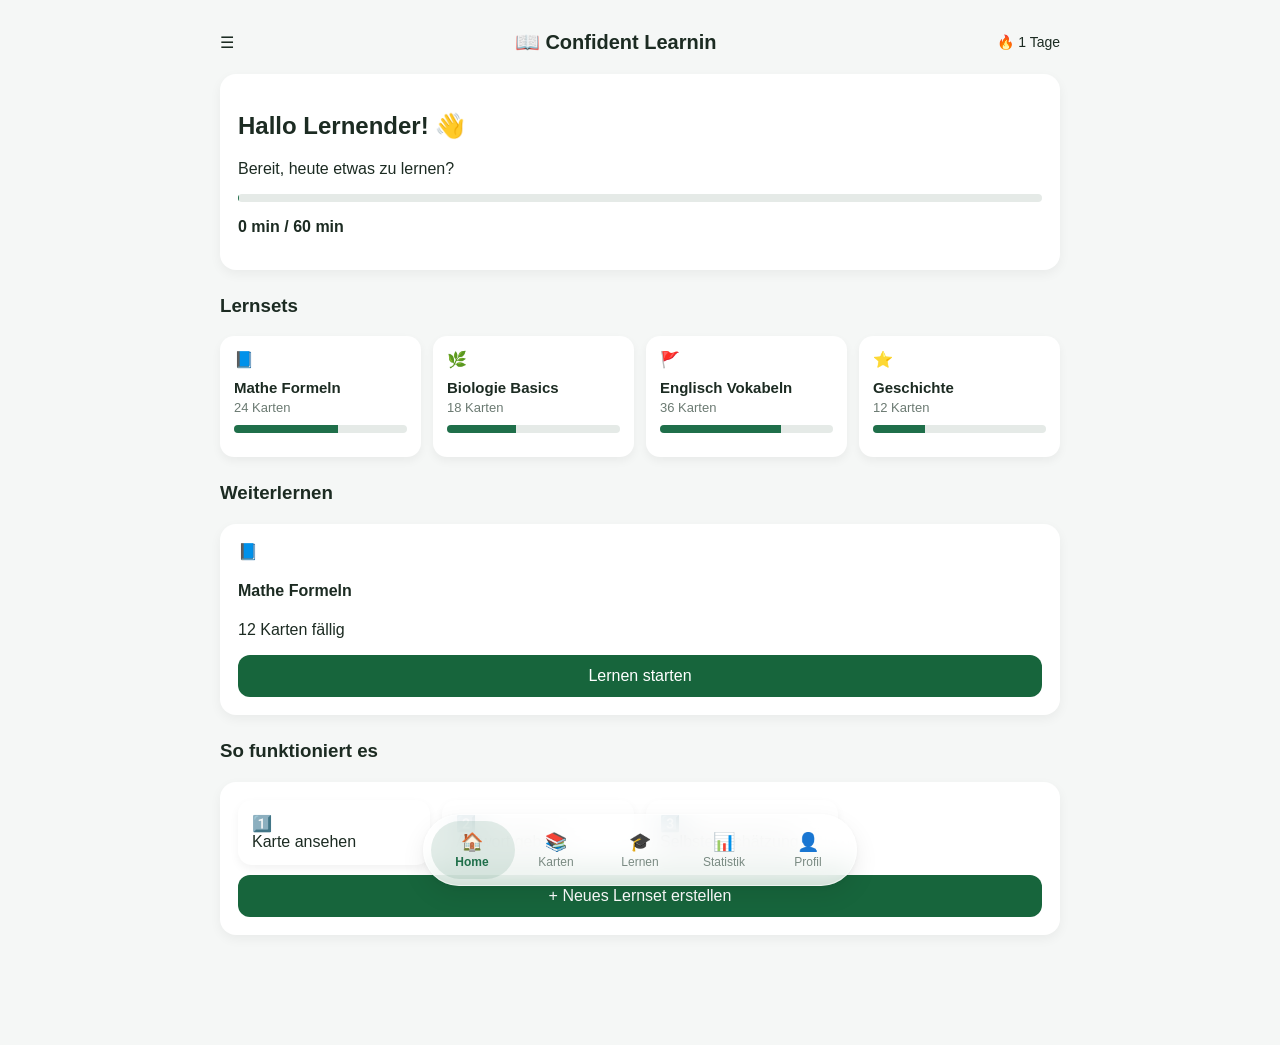
==== index.html @ c838ac88 "Aktualisieren von index.html" ====
<!DOCTYPE html>
<html lang="de">
<head>
<meta charset="UTF-8">
<meta name="viewport" content="width=device-width, initial-scale=1.0">
<title>Zuhause - Lern doch noch etwas</title>

<link rel="stylesheet" href="/Code/home/frontend/style.css">

</head>

<body>

<div class="container">

  <!-- HEADER -->
  <div class="header">
    <div>☰</div>
    <div class="logo">📖 Confident Learnin</div>
    <div class="streak">🔥 <span id="streak"></span></div>
  </div>

  <!-- GREETING -->
  <div class="card">
    <h2>Hallo <span id="name">Lernender</span>! 👋</h2>
    <p>Bereit, heute etwas zu lernen?</p>

    <div class="progress-bar">
      <div class="progress" id="bar"></div>
    </div>

    <p><strong><span id="timer"></span> / <span id="maxMinutes"></span> min</strong></p>
  </div>

  <!-- LERNSETS -->
  <h3 style="margin-top: 25px;">Lernsets</h3>

  <div class="grid">
    <div class="small-card">
      📘
      <h4>Mathe Formeln</h4>
      <p>24 Karten</p>
      <div class="progress-bar"><div class="progress" style="width:60%"></div></div>
    </div>

    <div class="small-card">
      🌿
      <h4>Biologie Basics</h4>
      <p>18 Karten</p>
      <div class="progress-bar"><div class="progress" style="width:40%"></div></div>
    </div>

    <div class="small-card">
      🚩
      <h4>Englisch Vokabeln</h4>
      <p>36 Karten</p>
      <div class="progress-bar"><div class="progress" style="width:70%"></div></div>
    </div>

    <div class="small-card">
      ⭐
      <h4>Geschichte</h4>
      <p>12 Karten</p>
      <div class="progress-bar"><div class="progress" style="width:30%"></div></div>
    </div>
  </div>

  <!-- WEITERLERNEN -->
  <h3 style="margin-top: 25px;">Weiterlernen</h3>

  <div class="card">
    📘
    <h4>Mathe Formeln</h4>
    <p>12 Karten fällig</p>
    <div class="button" style="margin-top: 10px;">Lernen starten</div>
  </div>

  <!-- HOW IT WORKS -->
  <h3 style="margin-top: 25px;">So funktioniert es</h3>

  <div class="card">
    <div class="grid">
    <div class="small-card">1️⃣<br>Karte ansehen</div>
    <div class="small-card">2️⃣<br>Antwort geben</div>
    <div class="small-card">3️⃣<br>Selbsteinschätzung</div>
  </div>

  <div class="button" style="margin-top: 10px;">
    + Neues Lernset erstellen
  </div>
  </div>

  <div style="height: 80px;"></div>

</div>

<script src="/Code/app-nav.js" defer></script>
<app-nav></app-nav>

<script src="/Code/home/frontend/times.js" defer></script>
<script src="/Code/profile/profile-script.js" defer></script>
<script src="/Code/home/frontend/streak.js" defer></script>

<link rel="manifest" href="manifest.json">
<meta name="theme-color" content="#111111">

</body>
</html>
---- Code/home/frontend/style.css ----
* {
  box-sizing: border-box;
  font-family: -apple-system, BlinkMacSystemFont, "Segoe UI", sans-serif;
}

body {
  margin: 0;
  background: #f5f7f6;
  color: #1c2b22;
  max-height: 100vh;
  overflow-y: auto;
}

.container {
  width: 100%;
  max-width: 420px;
  margin: auto;
  padding: 20px;
}

/* Desktop */
@media (min-width: 768px) {
  .container {
    max-width: 900px;
    padding: 30px;
  }
}

/* HEADER */
.header {
  display: flex;
  justify-content: space-between;
  align-items: center;
}

.logo {
  font-weight: 600;
  font-size: 20px;
}

.streak {
  font-size: 14px;
}

/* CARD */
.card {
  background: white;
  border-radius: 16px;
  padding: 18px;
  margin-top: 20px;
  box-shadow: 0 4px 12px rgba(0,0,0,0.05);
}

/* PROGRESS */
.progress-bar {
  height: 8px;
  background: #e5eae7;
  border-radius: 8px;
  overflow: hidden;
  margin: 10px 0;
}

.progress {
  height: 100%;
  background: #1f6f4a;
  width: 50%;
}

/* GRID */
.grid {
  display: grid;
  grid-template-columns: repeat(2, 1fr);
  gap: 12px;
}

/* Tablet */
@media (min-width: 768px) {
  .grid {
    grid-template-columns: repeat(3, 1fr);
  }
}

/* Desktop */
@media (min-width: 1024px) {
  .grid {
    grid-template-columns: repeat(4, 1fr);
  }
}

.small-card {
  background: white;
  padding: 14px;
  border-radius: 14px;
  box-shadow: 0 4px 10px rgba(0,0,0,0.05);
}

.small-card h4 {
  margin: 10px 0 4px;
  font-size: 15px;
}

.small-card p {
  margin: 0;
  font-size: 13px;
  color: #6b7a72;
}

/* BUTTON */
.button {
  background: #17653c;
  color: white;
  padding: 12px 16px;
  border-radius: 12px;
  text-align: center;
  font-weight: 500;
  cursor: pointer;
}

.profile-card {
  text-align: center;
}

.avatar {
  width: 90px; height: 90px; border-radius: 50%;
  background: #dbe8e2; border: none; padding:0; overflow:hidden;
  cursor: pointer;
}

.avatar img {
  width: 100%; height: 100%; object-fit: cover;
}

.subtext {
  margin: 0;
  color: #6b7a72;
  font-size: 14px;
}

.small-text {
  font-size: 12px;
  color: #6b7a72;
}

input {
  width: 100%;
  margin-top: 12px;
  padding: 10px;
  border-radius: 10px;
  border: 1px solid #dfe6e2;
  outline: none;
}

input:focus {
  border-color: #1f6f4a;
}
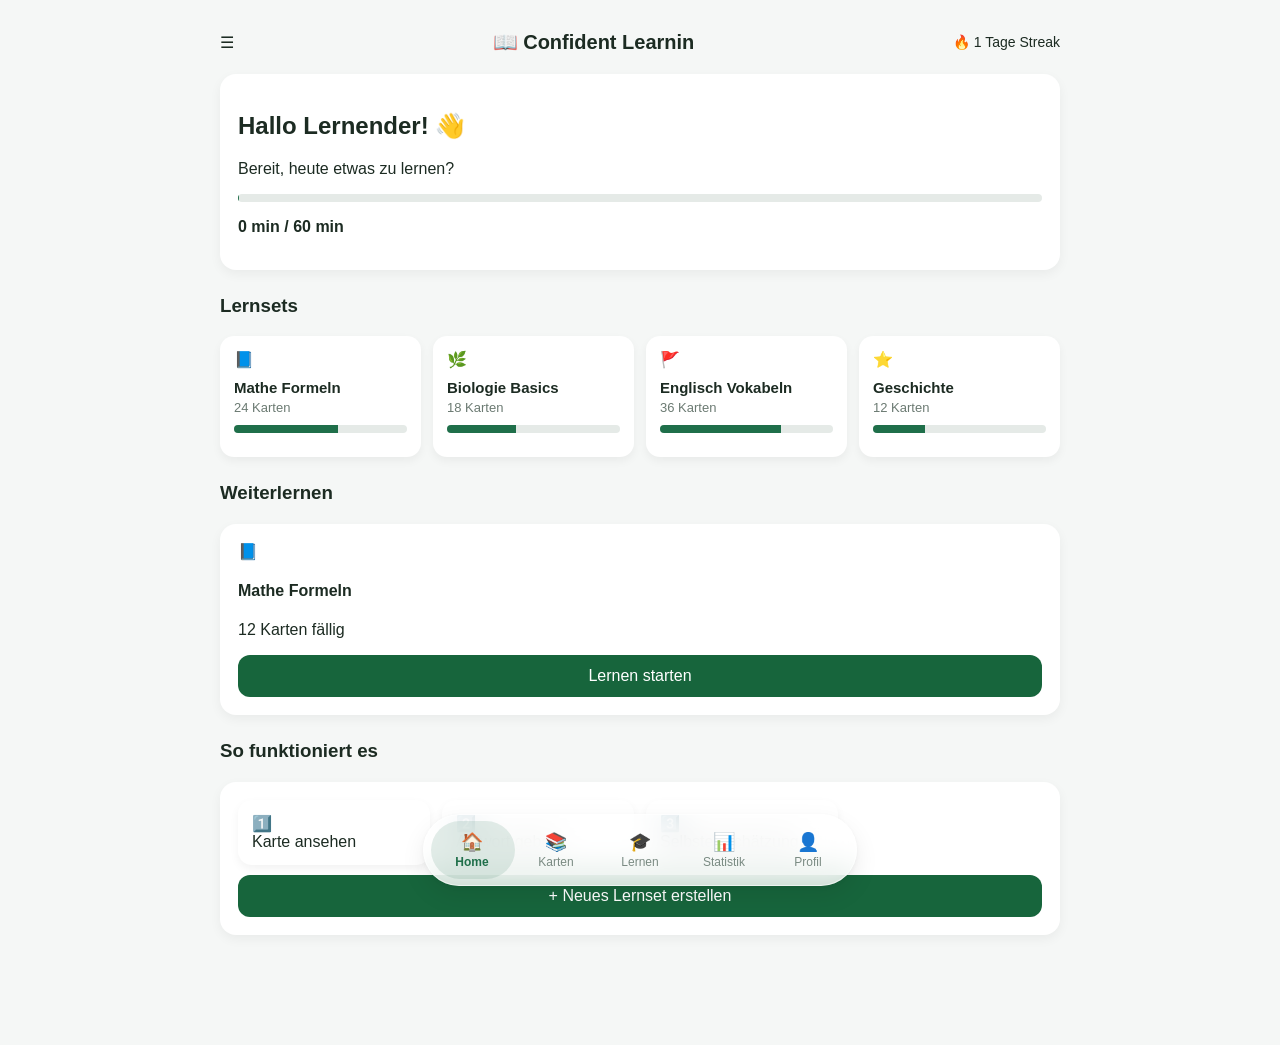
==== commit f080e725: "Adding: learnste Editor (in working)" ====
--- a/index.html
+++ b/index.html
@@ -17,7 +17,7 @@
   <div class="header">
     <div>☰</div>
     <div class="logo">📖 Confident Learnin</div>
-    <div class="streak">🔥 <span id="streak"></span></div>
+    <div class="streak">🔥 <span id="streak"></span> Streak</div>
   </div>
 
   <!-- GREETING -->
@@ -85,7 +85,7 @@
     <div class="small-card">3️⃣<br>Selbsteinschätzung</div>
   </div>
 
-  <div class="button" style="margin-top: 10px;">
+  <div class="button" style="margin-top: 10px;" onclick="location.href='/Code/cards/cards.html'">
     + Neues Lernset erstellen
   </div>
   </div>
--- a/Code/home/frontend/style.css
+++ b/Code/home/frontend/style.css
@@ -111,9 +111,17 @@
   color: white;
   padding: 12px 16px;
   border-radius: 12px;
-  text-align: center;
+
+  display: flex;
+  justify-content: center; /* horizontal mittig */
+  align-items: center;     /* vertikal mittig */
+
+  width: 100%;             /* volle Breite */
+  box-sizing: border-box;  /* Padding bleibt innerhalb der Breite */
+
   font-weight: 500;
   cursor: pointer;
+  text-align: center;
 }
 
 .profile-card {
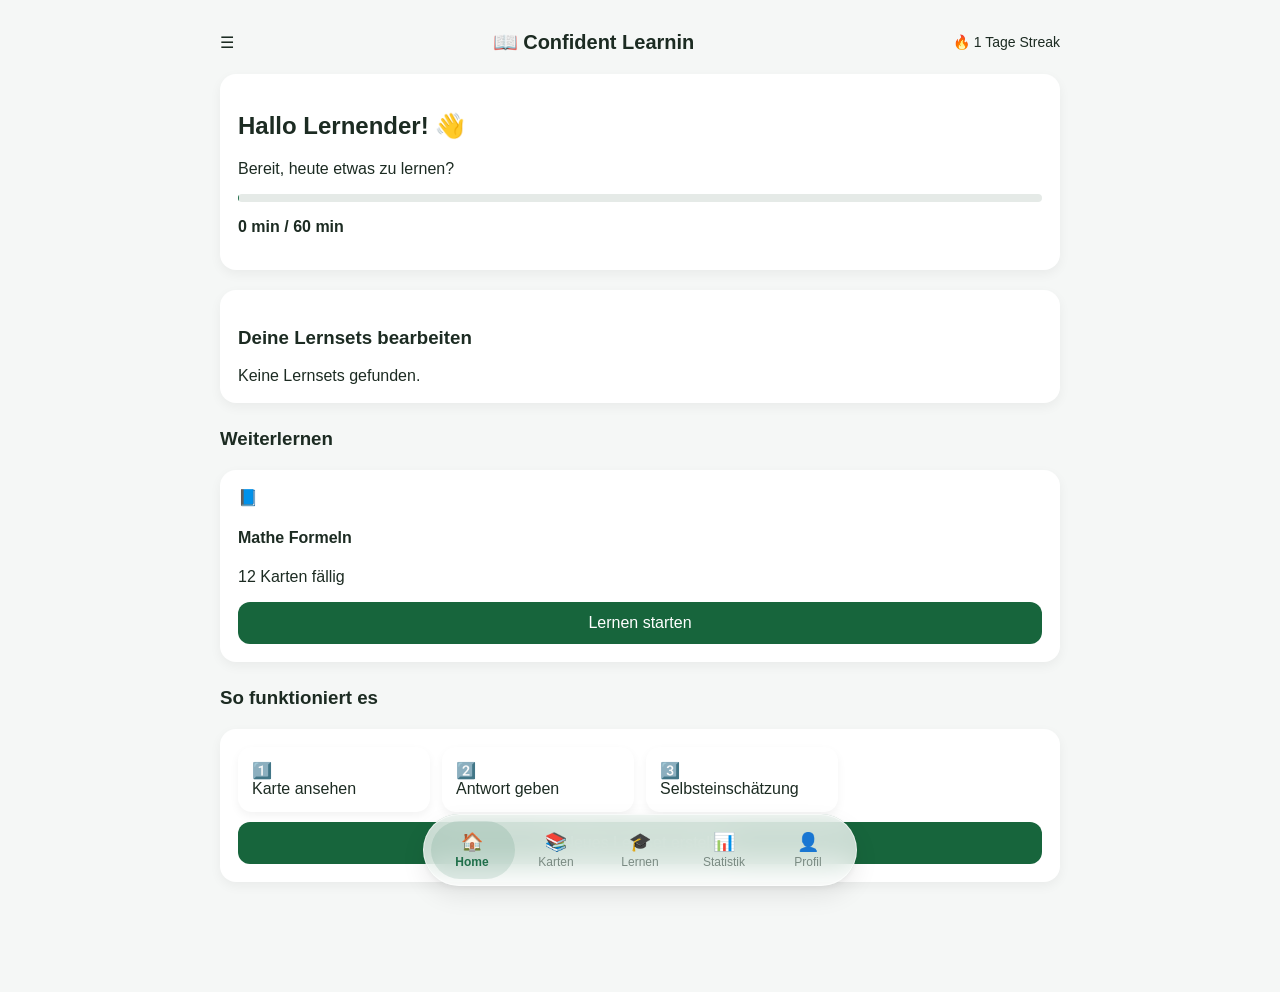
==== commit b45bf497: "Refactor cards and editor pages: update layout, enhance functionality, and improve rendering of lear" ====
--- a/index.html
+++ b/index.html
@@ -33,36 +33,10 @@
   </div>
 
   <!-- LERNSETS -->
-  <h3 style="margin-top: 25px;">Lernsets</h3>
+  <div class="card">
+    <h3>Deine Lernsets bearbeiten</h3>
 
-  <div class="grid">
-    <div class="small-card">
-      📘
-      <h4>Mathe Formeln</h4>
-      <p>24 Karten</p>
-      <div class="progress-bar"><div class="progress" style="width:60%"></div></div>
-    </div>
-
-    <div class="small-card">
-      🌿
-      <h4>Biologie Basics</h4>
-      <p>18 Karten</p>
-      <div class="progress-bar"><div class="progress" style="width:40%"></div></div>
-    </div>
-
-    <div class="small-card">
-      🚩
-      <h4>Englisch Vokabeln</h4>
-      <p>36 Karten</p>
-      <div class="progress-bar"><div class="progress" style="width:70%"></div></div>
-    </div>
-
-    <div class="small-card">
-      ⭐
-      <h4>Geschichte</h4>
-      <p>12 Karten</p>
-      <div class="progress-bar"><div class="progress" style="width:30%"></div></div>
-    </div>
+    <div class="grid" id="learnsetList"></div>
   </div>
 
   <!-- WEITERLERNEN -->
@@ -100,6 +74,7 @@
 <script src="/Code/home/frontend/times.js" defer></script>
 <script src="/Code/profile/profile-script.js" defer></script>
 <script src="/Code/home/frontend/streak.js" defer></script>
+<script src="/Code/home/frontend/setsRenderHome.js" defer></script>
 
 <link rel="manifest" href="manifest.json">
 <meta name="theme-color" content="#111111">
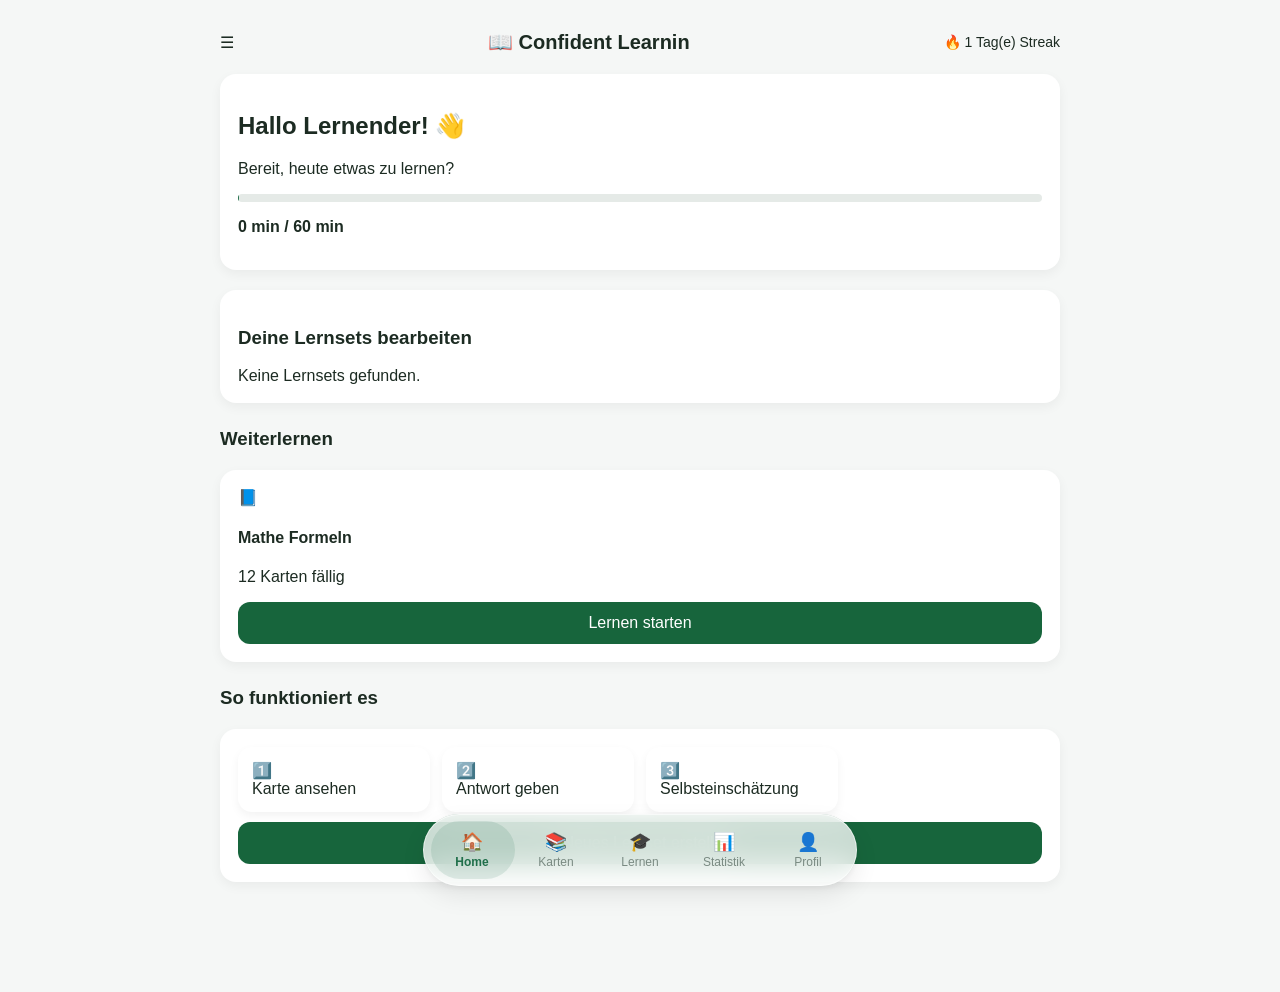
==== commit 6610f55f: "few fixes" ====
--- a/index.html
+++ b/index.html
@@ -5,7 +5,7 @@
 <meta name="viewport" content="width=device-width, initial-scale=1.0">
 <title>Zuhause - Lern doch noch etwas</title>
 
-<link rel="stylesheet" href="/Code/home/frontend/style.css">
+<link rel="stylesheet" href="./Code/home/frontend/style.css">
 
 </head>
 
@@ -35,7 +35,6 @@
   <!-- LERNSETS -->
   <div class="card">
     <h3>Deine Lernsets bearbeiten</h3>
-
     <div class="grid" id="learnsetList"></div>
   </div>
 
@@ -54,29 +53,32 @@
 
   <div class="card">
     <div class="grid">
-    <div class="small-card">1️⃣<br>Karte ansehen</div>
-    <div class="small-card">2️⃣<br>Antwort geben</div>
-    <div class="small-card">3️⃣<br>Selbsteinschätzung</div>
-  </div>
+      <div class="small-card">1️⃣<br>Karte ansehen</div>
+      <div class="small-card">2️⃣<br>Antwort geben</div>
+      <div class="small-card">3️⃣<br>Selbsteinschätzung</div>
+    </div>
 
-  <div class="button" style="margin-top: 10px;" onclick="location.href='/Code/cards/cards.html'">
-    + Neues Lernset erstellen
-  </div>
+    <div class="button" style="margin-top: 10px;" onclick="location.href='./Code/cards/cards.html'">
+      + Neues Lernset erstellen
+    </div>
   </div>
 
   <div style="height: 80px;"></div>
 
 </div>
 
-<script src="/Code/app-nav.js" defer></script>
+<!-- NAV -->
+<script src="./Code/app-nav.js" defer></script>
 <app-nav></app-nav>
 
-<script src="/Code/home/frontend/times.js" defer></script>
-<script src="/Code/profile/profile-script.js" defer></script>
-<script src="/Code/home/frontend/streak.js" defer></script>
-<script src="/Code/home/frontend/setsRenderHome.js" defer></script>
+<!-- SCRIPTS -->
+<script src="./Code/home/frontend/times.js" defer></script>
+<script src="./Code/profile/profile-script.js" defer></script>
+<script src="./Code/home/frontend/streak.js" defer></script>
+<script src="./Code/home/frontend/setsRenderHome.js" defer></script>
 
-<link rel="manifest" href="manifest.json">
+<!-- PWA -->
+<link rel="manifest" href="./manifest.json">
 <meta name="theme-color" content="#111111">
 
 </body>
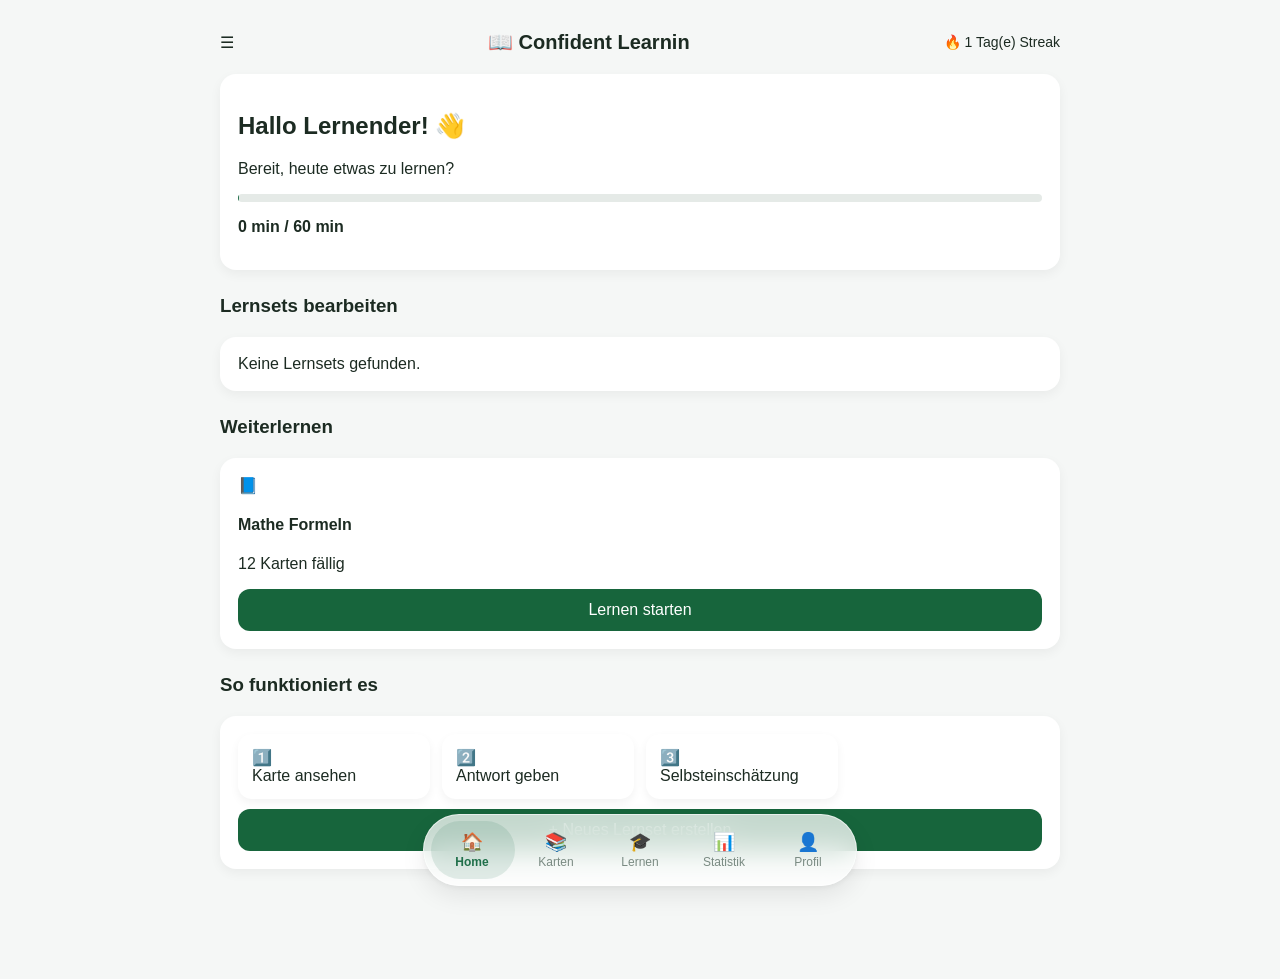
==== commit e76e2def: "adding emojis to editor" ====
--- a/index.html
+++ b/index.html
@@ -33,8 +33,9 @@
   </div>
 
   <!-- LERNSETS -->
+  <h3 style="margin-top: 25px;">Lernsets bearbeiten</h3>
+
   <div class="card">
-    <h3>Deine Lernsets bearbeiten</h3>
     <div class="grid" id="learnsetList"></div>
   </div>
 
--- a/Code/home/frontend/style.css
+++ b/Code/home/frontend/style.css
@@ -160,4 +160,28 @@
 
 input:focus {
   border-color: #1f6f4a;
+}
+
+/* emoji picker */
+.emoji-picker {
+  display: grid;
+  grid-template-columns: repeat(6, 1fr);
+  gap: 6px;
+  background: white;
+  padding: 10px;
+  border-radius: 12px;
+  box-shadow: 0 4px 12px rgba(0,0,0,0.1);
+  position: absolute;
+  margin-top: 10px;
+}
+
+.emoji-picker button {
+  font-size: 20px;
+  border: none;
+  background: none;
+  cursor: pointer;
+}
+
+.hidden {
+  display: none;
 }
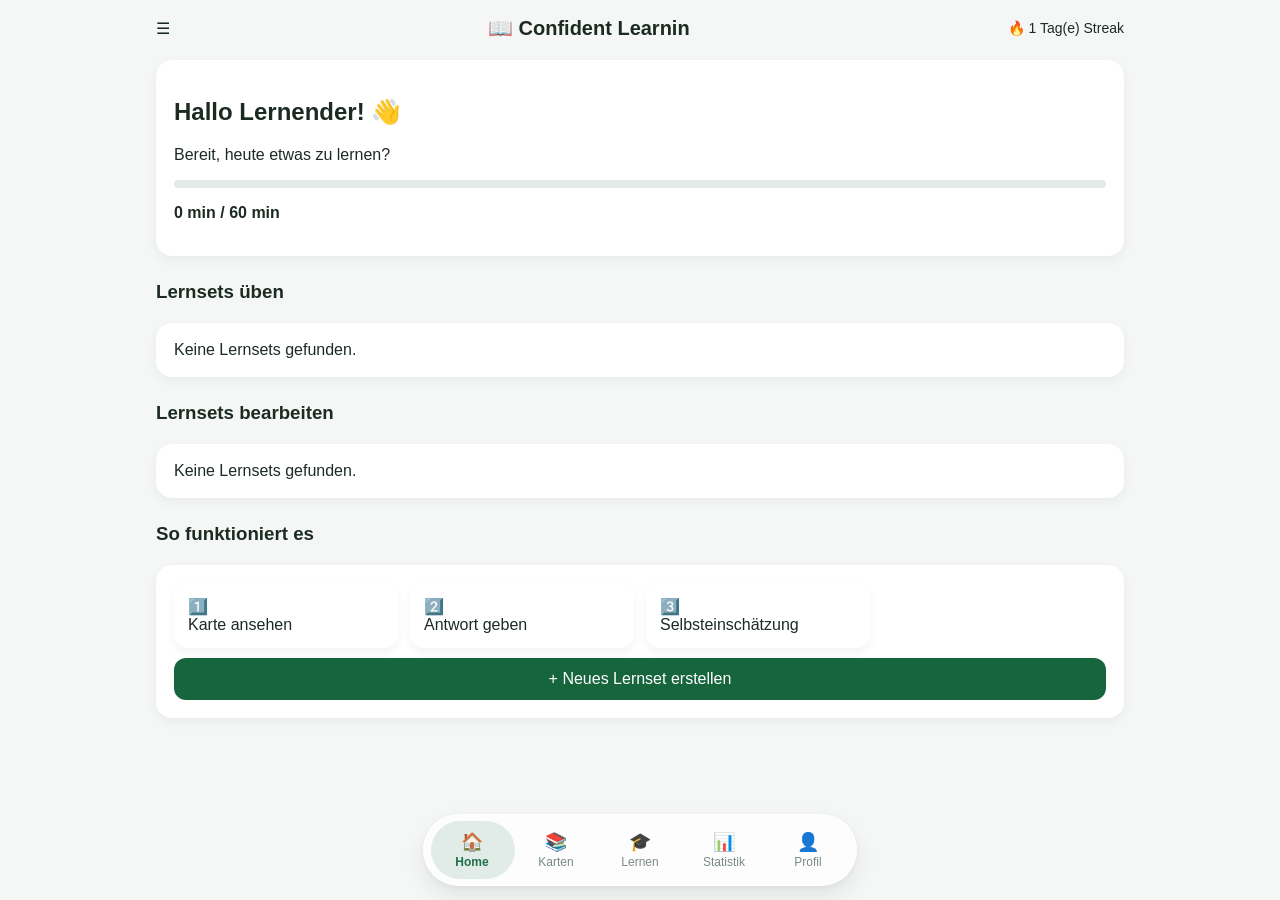
==== commit 370deade: "refactor: replace times.js with countingTime.js and uiTime.js; update script references in HTML file" ====
--- a/index.html
+++ b/index.html
@@ -32,21 +32,18 @@
     <p><strong><span id="timer"></span> / <span id="maxMinutes"></span> min</strong></p>
   </div>
 
-  <!-- LERNSETS -->
+  <!-- WEITERLERNEN -->
+  <h3 style="margin-top: 25px;">Lernsets üben</h3>
+
+  <div class="card">
+    <div class="grid" id="learnsetListLearn"></div>
+  </div>
+
+  <!-- LERNSETS BEARBEITEN -->
   <h3 style="margin-top: 25px;">Lernsets bearbeiten</h3>
 
   <div class="card">
-    <div class="grid" id="learnsetList"></div>
-  </div>
-
-  <!-- WEITERLERNEN -->
-  <h3 style="margin-top: 25px;">Weiterlernen</h3>
-
-  <div class="card">
-    📘
-    <h4>Mathe Formeln</h4>
-    <p>12 Karten fällig</p>
-    <div class="button" style="margin-top: 10px;">Lernen starten</div>
+    <div class="grid" id="learnsetListEdit"></div>
   </div>
 
   <!-- HOW IT WORKS -->
@@ -73,7 +70,7 @@
 <app-nav></app-nav>
 
 <!-- SCRIPTS -->
-<script src="./Code/home/frontend/times.js" defer></script>
+<script src="./Code/home/frontend/uiTime.js" defer></script>
 <script src="./Code/profile/profile-script.js" defer></script>
 <script src="./Code/home/frontend/streak.js" defer></script>
 <script src="./Code/home/frontend/setsRenderHome.js" defer></script>
--- a/Code/home/frontend/style.css
+++ b/Code/home/frontend/style.css
@@ -11,18 +11,18 @@
   overflow-y: auto;
 }
 
+/* CONTAINER */
 .container {
   width: 100%;
-  max-width: 420px;
+  max-width: 1000px;
   margin: auto;
-  padding: 20px;
-}
-
-/* Desktop */
-@media (min-width: 768px) {
+  padding: 16px;
+}
+
+/* Handy */
+@media (max-width: 600px) {
   .container {
-    max-width: 900px;
-    padding: 30px;
+    padding: 12px;
   }
 }
 
@@ -66,22 +66,15 @@
   width: 50%;
 }
 
-/* GRID */
+/* GRID (automatisch responsive) */
 .grid {
   display: grid;
-  grid-template-columns: repeat(2, 1fr);
   gap: 12px;
-}
-
-/* Tablet */
-@media (min-width: 768px) {
-  .grid {
-    grid-template-columns: repeat(3, 1fr);
-  }
-}
-
-/* Desktop */
-@media (min-width: 1024px) {
+  grid-template-columns: repeat(auto-fit, minmax(150px, 1fr));
+}
+
+/* Optional: Begrenzung für große Screens */
+@media (min-width: 900px) {
   .grid {
     grid-template-columns: repeat(4, 1fr);
   }
@@ -113,15 +106,22 @@
   border-radius: 12px;
 
   display: flex;
-  justify-content: center; /* horizontal mittig */
-  align-items: center;     /* vertikal mittig */
-
-  width: 100%;             /* volle Breite */
-  box-sizing: border-box;  /* Padding bleibt innerhalb der Breite */
+  justify-content: center;
+  align-items: center;
+
+  width: 100%;
+  box-sizing: border-box;
 
   font-weight: 500;
   cursor: pointer;
   text-align: center;
+}
+
+/* größere Klickfläche auf Handy */
+@media (max-width: 600px) {
+  .button {
+    padding: 14px;
+  }
 }
 
 .profile-card {
@@ -129,13 +129,20 @@
 }
 
 .avatar {
-  width: 90px; height: 90px; border-radius: 50%;
-  background: #dbe8e2; border: none; padding:0; overflow:hidden;
+  width: 90px;
+  height: 90px;
+  border-radius: 50%;
+  background: #dbe8e2;
+  border: none;
+  padding: 0;
+  overflow: hidden;
   cursor: pointer;
 }
 
 .avatar img {
-  width: 100%; height: 100%; object-fit: cover;
+  width: 100%;
+  height: 100%;
+  object-fit: cover;
 }
 
 .subtext {
@@ -147,6 +154,7 @@
 .small-text {
   font-size: 12px;
   color: #6b7a72;
+  margin-top: 8px;
 }
 
 input {
@@ -159,10 +167,10 @@
 }
 
 input:focus {
-  border-color: #1f6f4a;
-}
-
-/* emoji picker */
+  border-color: #17653c;
+}
+
+/* EMOJI PICKER (fix für mobile) */
 .emoji-picker {
   display: grid;
   grid-template-columns: repeat(6, 1fr);
@@ -171,8 +179,10 @@
   padding: 10px;
   border-radius: 12px;
   box-shadow: 0 4px 12px rgba(0,0,0,0.1);
+
   position: absolute;
-  margin-top: 10px;
+  left: 50%;
+  transform: translateX(-50%);
 }
 
 .emoji-picker button {
@@ -184,4 +194,58 @@
 
 .hidden {
   display: none;
+}
+
+/* MODE SELECTOR */
+.mode-switch {
+  display: flex;
+  gap: 8px;
+  background: #efefef;
+  padding: 6px;
+  border-radius: 12px;
+  width: fit-content;
+  margin: 0 auto;
+}
+
+.mode {
+  border: none;
+  padding: 8px 14px;
+  border-radius: 10px;
+  cursor: pointer;
+  background: transparent;
+  color: #000000;
+  transition: 0.2s;
+}
+
+.mode:hover {
+  background: rgba(255,255,255,0.08);
+  color: rgb(137, 137, 137);
+}
+
+.mode.active {
+  background: #17653c;
+  color: white;
+  box-shadow: 0 2px 10px rgba(23, 101, 60, 0.4);
+}
+
+
+/* Standard (Handy) */
+.confidence-buttons {
+  display: grid;
+  gap: 10px;
+  grid-template-columns: 1fr;
+}
+
+/* Tablet */
+@media (min-width: 600px) {
+  .confidence-buttons {
+    grid-template-columns: repeat(2, 1fr);
+  }
+}
+
+/* PC */
+@media (min-width: 900px) {
+  .confidence-buttons {
+    grid-template-columns: repeat(5, 1fr); /* alle nebeneinander */
+  }
 }
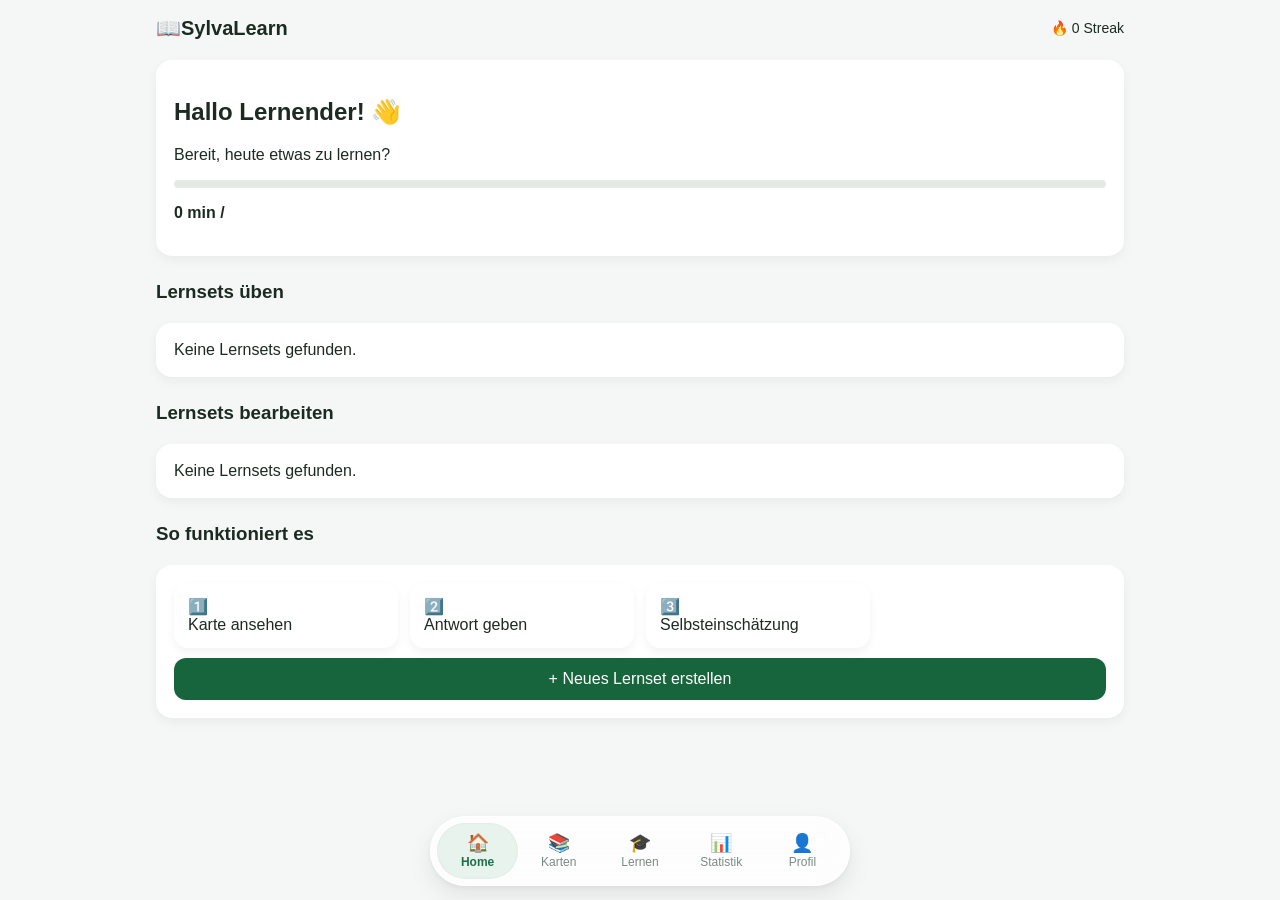
==== commit 195d05e9: "feat: Update navigation and loading screen functionality; enhance card handling in learning modes" ====
--- a/index.html
+++ b/index.html
@@ -1,83 +1,171 @@
 <!DOCTYPE html>
 <html lang="de">
+
 <head>
-<meta charset="UTF-8">
-<meta name="viewport" content="width=device-width, initial-scale=1.0">
-<title>Zuhause - Lern doch noch etwas</title>
+  <meta charset="UTF-8">
+  <meta name="viewport" content="width=device-width, initial-scale=1.0">
 
-<link rel="stylesheet" href="./Code/home/frontend/style.css">
+  <!-- Theme – vor CSS setzen um FOUC zu vermeiden -->
+  <script>(function(){try{var t=localStorage.getItem("sylva-theme");var e=t==="dark"||t==="light"?t:(window.matchMedia("(prefers-color-scheme: dark)").matches?"dark":"light");document.documentElement.setAttribute("data-theme",e);document.documentElement.style.colorScheme=e;}catch{}})();</script>
 
+  <title>Zuhause - Lern doch noch etwas</title>
+
+  <!-- Loading Screen CSS – SOFORT laden -->
+  <link rel="stylesheet" href="./Code/loading-screen/loading-screen.css">
+
+  <!-- Haupt-CSS -->
+  <link rel="stylesheet" href="./Code/home/frontend/style.css">
+
+  <meta name="version" content="v1.0.7 beta">
 </head>
 
 <body>
+
+<!-- ========================================
+     LOADING SCREEN
+========================================= -->
+
+<sylva-loading></sylva-loading>
+
+<script src="./Code/loading-screen/loading-screen.js" defer></script>
+
+
+<!-- ========================================
+     HAUPTINHALT
+========================================= -->
 
 <div class="container">
 
   <!-- HEADER -->
   <div class="header">
-    <div>☰</div>
-    <div class="logo">📖 Confident Learnin</div>
-    <div class="streak">🔥 <span id="streak"></span> Streak</div>
+
+    <div class="logo">
+      📖SylvaLearn
+    </div>
+
+    <div class="streak">
+      🔥 <span id="streak">0</span> Streak
+    </div>
+
   </div>
+
 
   <!-- GREETING -->
   <div class="card">
-    <h2>Hallo <span id="name">Lernender</span>! 👋</h2>
-    <p>Bereit, heute etwas zu lernen?</p>
+
+    <h2>
+      Hallo <span id="name">Lernender</span>! 👋
+    </h2>
+
+    <p>
+      Bereit, heute etwas zu lernen?
+    </p>
 
     <div class="progress-bar">
       <div class="progress" id="bar"></div>
     </div>
 
-    <p><strong><span id="timer"></span> / <span id="maxMinutes"></span> min</strong></p>
+    <p>
+      <strong>
+        <span id="timer"></span>
+        /
+        <span id="maxMinutes"></span>
+      </strong>
+    </p>
+
   </div>
 
+
   <!-- WEITERLERNEN -->
-  <h3 style="margin-top: 25px;">Lernsets üben</h3>
+  <h3 style="margin-top: 25px;">
+    Lernsets üben
+  </h3>
 
   <div class="card">
-    <div class="grid" id="learnsetListLearn"></div>
+
+    <div
+      class="grid"
+      id="learnsetListLearn">
+    </div>
+
   </div>
 
+
   <!-- LERNSETS BEARBEITEN -->
-  <h3 style="margin-top: 25px;">Lernsets bearbeiten</h3>
+  <h3 style="margin-top: 25px;">
+    Lernsets bearbeiten
+  </h3>
 
   <div class="card">
-    <div class="grid" id="learnsetListEdit"></div>
+
+    <div
+      class="grid"
+      id="learnsetListEdit">
+    </div>
+
   </div>
 
+
   <!-- HOW IT WORKS -->
-  <h3 style="margin-top: 25px;">So funktioniert es</h3>
+  <h3 style="margin-top: 25px;">
+    So funktioniert es
+  </h3>
 
   <div class="card">
+
     <div class="grid">
-      <div class="small-card">1️⃣<br>Karte ansehen</div>
-      <div class="small-card">2️⃣<br>Antwort geben</div>
-      <div class="small-card">3️⃣<br>Selbsteinschätzung</div>
+
+      <div class="small-card">
+        1️⃣<br>
+        Karte ansehen
+      </div>
+
+      <div class="small-card">
+        2️⃣<br>
+        Antwort geben
+      </div>
+
+      <div class="small-card">
+        3️⃣<br>
+        Selbsteinschätzung
+      </div>
+
     </div>
 
-    <div class="button" style="margin-top: 10px;" onclick="location.href='./Code/cards/cards.html'">
+    <div
+      class="button"
+      style="margin-top: 10px;"
+      onclick="location.href='./Code/cards/cards.html'">
+
       + Neues Lernset erstellen
+
     </div>
+
   </div>
-
-  <div style="height: 80px;"></div>
 
 </div>
 
-<!-- NAV -->
+
+<!-- ========================================
+     NAVIGATION
+========================================= -->
+
 <script src="./Code/app-nav.js" defer></script>
+
 <app-nav></app-nav>
 
-<!-- SCRIPTS -->
+
+<!-- ========================================
+     SEITENSCRIPTS
+========================================= -->
+
+<script src="./Code/theme/theme.js" defer></script>
+
 <script src="./Code/home/frontend/uiTime.js" defer></script>
-<script src="./Code/profile/profile-script.js" defer></script>
+
 <script src="./Code/home/frontend/streak.js" defer></script>
+
 <script src="./Code/home/frontend/setsRenderHome.js" defer></script>
-
-<!-- PWA -->
-<link rel="manifest" href="./manifest.json">
-<meta name="theme-color" content="#111111">
 
 </body>
 </html>
